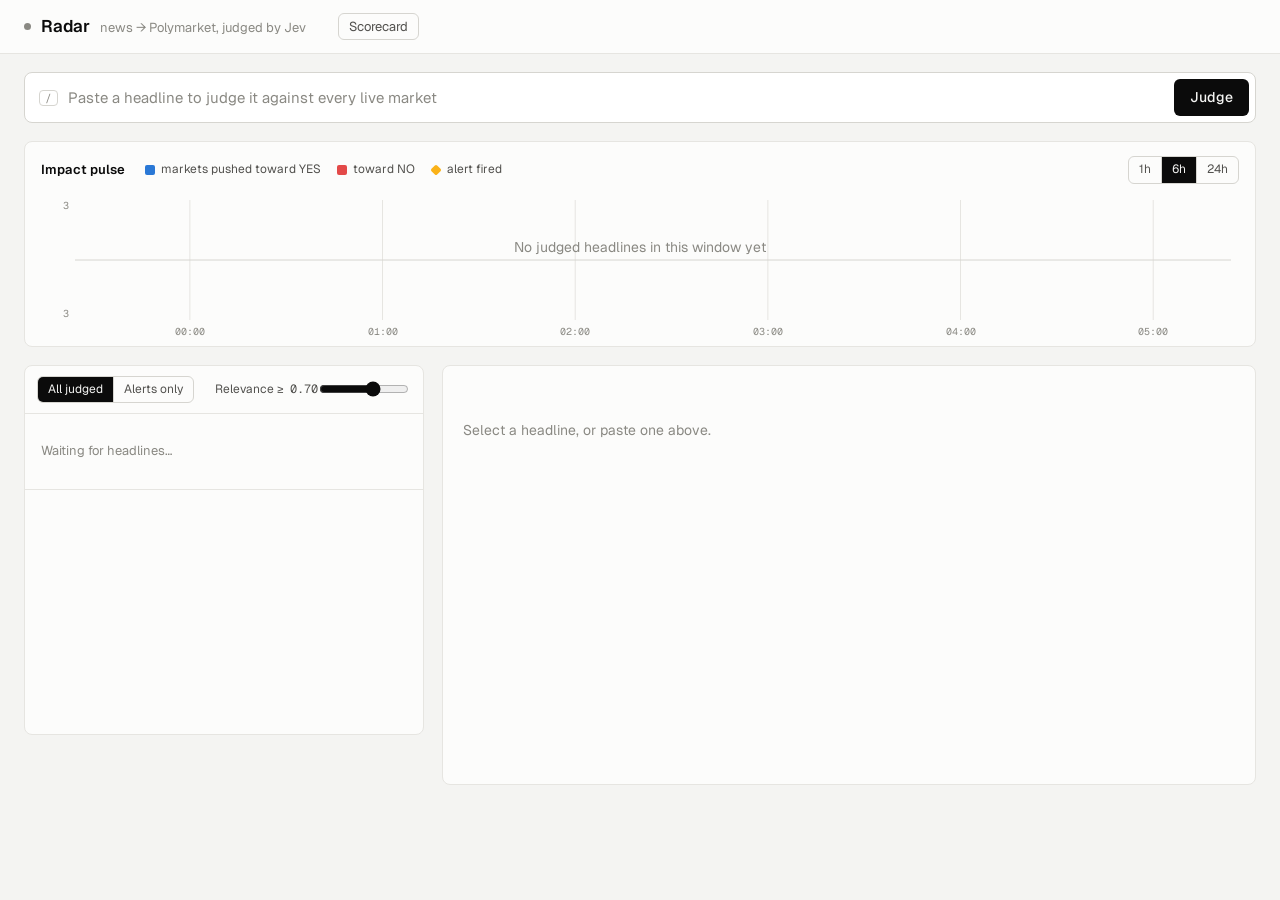
==== web/board.html @ c6079b0a "Deploy prep: public-mode paste rate limit, HOST/PORT, optional notify, backfill on first start, rail" ====
<!doctype html>
<html lang="en">
<head>
<meta charset="utf-8">
<meta name="viewport" content="width=device-width, initial-scale=1">
<title>Radar</title>
<link rel="preconnect" href="https://fonts.googleapis.com">
<link rel="preconnect" href="https://fonts.gstatic.com" crossorigin>
<link href="https://fonts.googleapis.com/css2?family=Geist:wght@400;500;600&family=Geist+Mono:wght@400;500&display=swap" rel="stylesheet">
<link rel="stylesheet" href="style.css">
</head>
<body>
<header class="top">
  <div class="brand">
    <span class="live" id="live" title="Live stream"></span>
    <strong>Radar</strong><span class="sub">news → Polymarket, judged by Jev</span>
  </div>
  <nav class="nav"><a href="/scorecard.html">Scorecard</a></nav>
  <dl class="kpis" id="kpis"></dl>
</header>

<form class="cmd" id="cmd" autocomplete="off">
  <span class="kbd">/</span>
  <input id="cmdInput" placeholder="Paste a headline to judge it against every live market">
  <button type="submit" id="cmdBtn">Judge</button>
</form>

<section class="pulse" aria-label="Headline impact over time">
  <div class="pulse-head">
    <h2>Impact pulse</h2>
    <p class="legend">
      <span><i class="sw yes"></i>markets pushed toward YES</span>
      <span><i class="sw no"></i>toward NO</span>
      <span><i class="sw alert"></i>alert fired</span>
    </p>
    <div class="seg" id="range" role="group" aria-label="Time range">
      <button data-h="1">1h</button><button data-h="6" class="on">6h</button><button data-h="24">24h</button>
    </div>
  </div>
  <div class="pulse-plot" id="pulse"><div class="tip" id="tip" hidden></div></div>
</section>

<main class="grid">
  <section class="feed-col">
    <div class="feed-head">
      <div class="seg" id="filter" role="group" aria-label="Filter">
        <button data-f="all" class="on">All judged</button><button data-f="alerts">Alerts only</button>
      </div>
      <label class="rel">Relevance ≥ <output id="minRelV">0.70</output>
        <input type="range" id="minRel" min="0.3" max="0.95" step="0.05" value="0.7"></label>
    </div>
    <ol class="feed" id="feed"></ol>
  </section>
  <section class="detail" id="detail" aria-live="polite"></section>
</main>

<script src="app.js"></script>
</body>
</html>
---- web/style.css ----
:root {
  color-scheme: light;
  --bg: #f4f4f2; --surface: #fcfcfb; --raise: #ffffff; --line: #e6e5e1; --line-2: #d6d5d0;
  --ink: #0b0b0b; --ink-2: #52514e; --ink-3: #8a8983;
  --yes: #2a78d6; --yes-soft: #9ec5f4; --no: #e34948; --no-soft: #f3a7a6; --mid: #d9d8d3;
  --warn: #fab219; --good: #0ca30c; --bad: #d03b3b; --focus: #2a78d6;
  --sans: "Geist", ui-sans-serif, system-ui, -apple-system, sans-serif;
  --mono: "Geist Mono", ui-monospace, SFMono-Regular, Menlo, monospace;
}
@media (prefers-color-scheme: dark) {
  :root:where(:not([data-theme="light"])) {
    color-scheme: dark;
    --bg: #111110; --surface: #1a1a19; --raise: #21211f; --line: #2c2c2a; --line-2: #3a3a37;
    --ink: #f5f5f3; --ink-2: #c3c2b7; --ink-3: #87867f;
    --yes: #3987e5; --yes-soft: #1c5cab; --no: #e66767; --no-soft: #8f3434; --mid: #383835;
  }
}
:root[data-theme="dark"] {
  color-scheme: dark;
  --bg: #111110; --surface: #1a1a19; --raise: #21211f; --line: #2c2c2a; --line-2: #3a3a37;
  --ink: #f5f5f3; --ink-2: #c3c2b7; --ink-3: #87867f;
  --yes: #3987e5; --yes-soft: #1c5cab; --no: #e66767; --no-soft: #8f3434; --mid: #383835;
}
* { box-sizing: border-box; }
html, body { margin: 0; background: var(--bg); color: var(--ink); }
body { font: 14px/1.45 var(--sans); -webkit-font-smoothing: antialiased; font-feature-settings: "ss01"; }
button, input { font: inherit; color: inherit; }
.num, .kpis dd, .mono { font-family: var(--mono); font-variant-numeric: tabular-nums; }
:focus-visible { outline: 2px solid var(--focus); outline-offset: 2px; }

/* top bar */
.top { display: flex; flex-wrap: wrap; align-items: center; justify-content: space-between; gap: 10px 32px;
  padding: 14px 24px; border-bottom: 1px solid var(--line); background: var(--surface); }
.brand { display: flex; align-items: baseline; gap: 10px; }
.brand strong { font-weight: 600; font-size: 17px; letter-spacing: -0.01em; }
.brand .sub { color: var(--ink-3); font-size: 13px; }
.live { width: 7px; height: 7px; border-radius: 50%; background: var(--ink-3); align-self: center; }
.live.on { background: var(--good); animation: breathe 2.4s ease-in-out infinite; }
@keyframes breathe { 50% { opacity: .35; } }
.nav a { font-size: 13px; color: var(--ink-2); text-decoration: none; border: 1px solid var(--line-2); border-radius: 6px; padding: 4px 10px; }
.nav a:hover { color: var(--ink); border-color: var(--ink-3); }
.kpis { display: flex; margin-left: auto !important; flex-wrap: wrap; gap: 4px 28px; margin: 0; }
.kpis div { display: grid; }
.kpis dt { font-size: 11px; color: var(--ink-3); letter-spacing: .02em; }
.kpis dd { margin: 0; font-size: 15px; font-weight: 500; }

/* command bar */
.cmd { display: flex; align-items: center; gap: 10px; margin: 18px 24px 0; padding: 6px 6px 6px 14px;
  background: var(--raise); border: 1px solid var(--line-2); border-radius: 8px; }
.cmd:focus-within { border-color: var(--focus); }
.cmd input { flex: 1; min-width: 0; border: 0; background: transparent; padding: 8px 0; font-size: 15px; outline: none; }
.cmd input::placeholder { color: var(--ink-3); }
.kbd { font: 11px var(--mono); color: var(--ink-3); border: 1px solid var(--line-2); border-radius: 4px; padding: 0 5px; }
.cmd button { border: 0; border-radius: 6px; background: var(--ink); color: var(--bg); padding: 8px 16px; font-weight: 500; cursor: pointer; }
.cmd button:disabled { opacity: .55; cursor: progress; }

/* pulse */
.pulse { margin: 18px 24px 0; background: var(--surface); border: 1px solid var(--line); border-radius: 8px; padding: 14px 16px 6px; }
.pulse-head { display: flex; flex-wrap: wrap; align-items: center; gap: 8px 20px; }
.pulse-head h2 { font-size: 13px; font-weight: 600; margin: 0; }
.legend { display: flex; flex-wrap: wrap; gap: 4px 16px; margin: 0; font-size: 12px; color: var(--ink-2); flex: 1; }
.legend span { display: inline-flex; align-items: center; gap: 6px; }
.sw { width: 10px; height: 10px; border-radius: 2px; display: inline-block; }
.sw.yes { background: var(--yes); } .sw.no { background: var(--no); }
.sw.alert { background: var(--warn); transform: rotate(45deg) scale(.8); }
.seg { display: inline-flex; border: 1px solid var(--line-2); border-radius: 6px; overflow: hidden; }
.seg button { border: 0; background: transparent; padding: 4px 10px; font-size: 12px; color: var(--ink-2); cursor: pointer; }
.seg button + button { border-left: 1px solid var(--line-2); }
.seg button.on { background: var(--ink); color: var(--bg); }
.pulse-plot { position: relative; height: 150px; margin-top: 6px; }
.pulse-plot svg { display: block; width: 100%; height: 100%; }
.pulse-plot .axis text { fill: var(--ink-3); font: 10px var(--mono); }
.pulse-plot .grid line { stroke: var(--line); }
.pulse-plot .mid { stroke: var(--line-2); }
.pulse-plot .hit { fill: transparent; cursor: pointer; }
.pulse-plot .bar.sel { outline: none; }
.pulse-plot .cross { stroke: var(--ink-3); stroke-dasharray: 2 3; }
.tip { position: absolute; z-index: 3; pointer-events: none; max-width: 320px; background: var(--raise); border: 1px solid var(--line-2);
  border-radius: 6px; padding: 8px 10px; font-size: 12px; box-shadow: 0 6px 20px rgb(0 0 0 / .12); }
.tip b { display: block; font-weight: 500; margin-bottom: 4px; }
.tip .row { display: flex; gap: 12px; color: var(--ink-2); font-family: var(--mono); }

/* layout */
.grid { display: grid; grid-template-columns: minmax(300px, 400px) 1fr; gap: 18px; margin: 18px 24px 40px; align-items: start; }
.feed-col { background: var(--surface); border: 1px solid var(--line); border-radius: 8px; overflow: hidden; position: sticky; top: 12px; }
.feed-head { display: flex; flex-wrap: wrap; align-items: center; justify-content: space-between; gap: 8px; padding: 10px 12px; border-bottom: 1px solid var(--line); }
.rel { display: flex; align-items: center; gap: 6px; font-size: 12px; color: var(--ink-2); }
.rel output { font-family: var(--mono); width: 3ch; }
.rel input { width: 90px; accent-color: var(--ink); }
.feed { list-style: none; margin: 0; padding: 0; max-height: calc(100vh - 420px); min-height: 320px; overflow: auto; }
.feed li { border-bottom: 1px solid var(--line); }
.feed button { all: unset; box-sizing: border-box; display: grid; grid-template-columns: 40px 1fr auto; gap: 2px 10px; width: 100%; padding: 10px 12px; cursor: pointer; }
.feed button:hover { background: var(--raise); }
.feed li.sel button { background: var(--raise); box-shadow: inset 2px 0 0 var(--ink); }
.feed li.fresh button { animation: fresh 1.6s ease-out; }
@keyframes fresh { from { background: color-mix(in srgb, var(--focus) 14%, transparent); } }
.t { font: 11px var(--mono); color: var(--ink-3); padding-top: 2px; }
.h { font-size: 13px; line-height: 1.35; display: -webkit-box; -webkit-line-clamp: 2; -webkit-box-orient: vertical; overflow: hidden; }
.s { grid-column: 2; font-size: 11px; color: var(--ink-3); }
.mini { grid-row: 1 / span 2; grid-column: 3; display: flex; flex-direction: column; align-items: flex-end; gap: 4px; }
.mini svg { display: block; }
.badge { font: 500 10px var(--mono); letter-spacing: .03em; padding: 1px 5px; border-radius: 3px; background: var(--warn); color: #1a1400; }
.empty { padding: 28px 16px; color: var(--ink-3); font-size: 13px; }

/* detail */
.detail { background: var(--surface); border: 1px solid var(--line); border-radius: 8px; min-height: 420px; }
.d-head { padding: 18px 20px 14px; border-bottom: 1px solid var(--line); }
.d-head .meta { font-size: 12px; color: var(--ink-3); display: flex; flex-wrap: wrap; gap: 4px 14px; }
.d-head .meta a { color: inherit; }
.d-head h1 { font-size: 20px; line-height: 1.3; font-weight: 600; letter-spacing: -0.015em; margin: 6px 0 12px; text-wrap: balance; }
.d-kpis { display: flex; flex-wrap: wrap; gap: 4px 24px; font-size: 12px; color: var(--ink-2); }
.d-kpis b { font: 500 13px var(--mono); color: var(--ink); margin-right: 4px; }
.mk { list-style: none; margin: 0; padding: 0; }
.mk > li { border-bottom: 1px solid var(--line); }
.mk-row { all: unset; box-sizing: border-box; display: grid; grid-template-columns: 22px 1fr 128px 64px; gap: 6px 14px; align-items: center; width: 100%; padding: 12px 20px; cursor: pointer; }
.mk-row:hover { background: var(--raise); }
.dir { font: 600 13px var(--mono); text-align: center; }
.dir.up { color: var(--yes); } .dir.down { color: var(--no); } .dir.flat { color: var(--ink-3); }
.q { font-size: 14px; line-height: 1.35; }
.q .fx { display: flex; flex-wrap: wrap; gap: 2px 12px; margin-top: 4px; font-size: 12px; color: var(--ink-2); }
.q .fx .al { color: var(--ink); font-weight: 500; display: inline-flex; gap: 5px; align-items: center; }
.q .fx .al::before { content: ""; width: 7px; height: 7px; background: var(--warn); transform: rotate(45deg); }
.q .fx .warn { color: var(--ink-3); text-decoration: underline dotted; }
.meter { display: grid; gap: 5px; font: 11px var(--mono); color: var(--ink-3); }
.meter .bar { height: 4px; background: var(--mid); border-radius: 2px; overflow: hidden; }
.meter .bar i { display: block; height: 100%; background: var(--ink-2); border-radius: 2px; }
.dots { display: flex; gap: 3px; } .dots i { width: 14px; height: 4px; border-radius: 2px; background: var(--mid); } .dots i.on { background: var(--ink-2); }
.px { text-align: right; } .px b { font: 500 16px var(--mono); display: block; }
.px small { font: 11px var(--mono); color: var(--ink-3); }
.mk-more { display: none; grid-template-columns: 1fr 260px; gap: 18px; padding: 0 20px 16px 56px; }
.mk > li.open .mk-more { display: grid; }
.rules { font-size: 12px; color: var(--ink-2); white-space: pre-line; max-height: 150px; overflow: auto; border-left: 2px solid var(--line-2); padding-left: 10px; }
.side h3 { font-size: 11px; font-weight: 500; color: var(--ink-3); margin: 0 0 6px; letter-spacing: .02em; }
.dist { display: flex; height: 10px; gap: 2px; margin-bottom: 4px; }
.dist i { display: block; height: 100%; border-radius: 2px; min-width: 2px; }
.dist-l { display: flex; justify-content: space-between; font: 10px var(--mono); color: var(--ink-3); margin-bottom: 14px; }
.react { display: block; }
.react .base { stroke: var(--ink-3); stroke-dasharray: 3 3; }
.react text { fill: var(--ink-3); font: 10px var(--mono); }
.verdict { font: 11px var(--mono); margin-top: 4px; }
.verdict.hit { color: var(--good); } .verdict.miss { color: var(--bad); }
.vote { display: flex; gap: 6px; margin-top: 12px; }
.vote button { border: 1px solid var(--line-2); background: transparent; border-radius: 5px; padding: 3px 10px; font-size: 12px; cursor: pointer; color: var(--ink-2); }
.vote button.on { background: var(--ink); color: var(--bg); border-color: var(--ink); }
.none { padding: 40px 20px; color: var(--ink-3); }

@media (max-width: 900px) {
  .top, .cmd, .pulse, .grid { margin-left: 16px; margin-right: 16px; }
  .top { margin: 0; padding: 12px 16px; }
  .grid { grid-template-columns: 1fr; }
  .feed-col { position: static; }
  .feed { max-height: 360px; }
  .mk-row { grid-template-columns: 22px 1fr 64px; padding: 12px 14px; }
  .mk-row .meter { grid-column: 2; grid-row: 2; }
  .mk-more { grid-template-columns: 1fr; padding: 0 14px 14px 50px; }
}
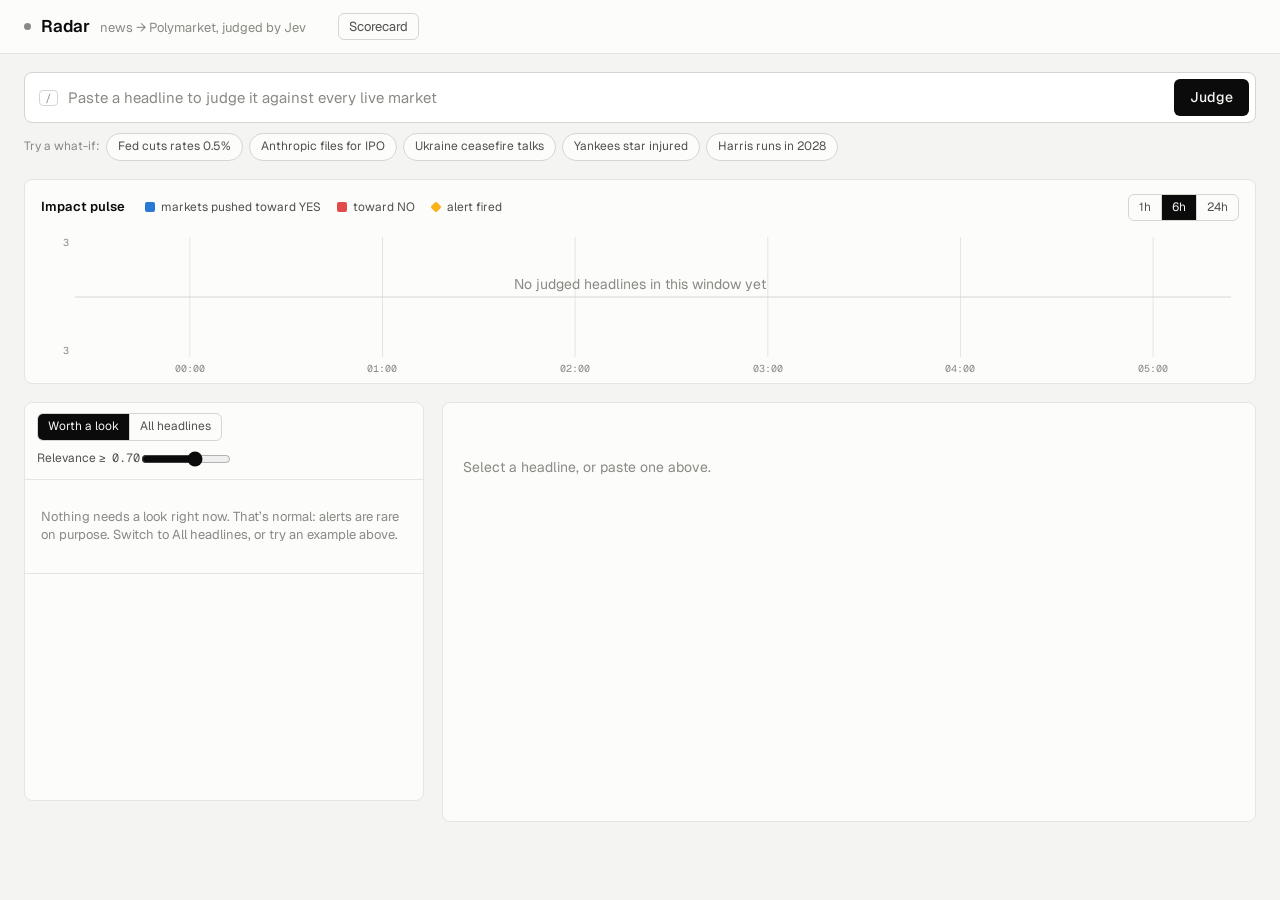
==== commit 26b3fd42: "Plain-language alert cards, what-if examples, shareable alert pages, pitch kit Co-Authored-By: WOZCO" ====
--- a/web/board.html
+++ b/web/board.html
@@ -24,6 +24,14 @@
   <input id="cmdInput" placeholder="Paste a headline to judge it against every live market">
   <button type="submit" id="cmdBtn">Judge</button>
 </form>
+<div class="examples" aria-label="Try an example">
+  <span>Try a what-if:</span>
+  <button type="button" data-example="Federal Reserve cuts interest rates by 50 basis points at its October meeting">Fed cuts rates 0.5%</button>
+  <button type="button" data-example="Anthropic confidentially files for an IPO with the SEC">Anthropic files for IPO</button>
+  <button type="button" data-example="Zelensky and Putin agree to meet for ceasefire talks next month">Ukraine ceasefire talks</button>
+  <button type="button" data-example="Aaron Judge placed on injured list, out for the playoffs">Yankees star injured</button>
+  <button type="button" data-example="Kamala Harris announces 2028 presidential run">Harris runs in 2028</button>
+</div>
 
 <section class="pulse" aria-label="Headline impact over time">
   <div class="pulse-head">
@@ -44,7 +52,7 @@
   <section class="feed-col">
     <div class="feed-head">
       <div class="seg" id="filter" role="group" aria-label="Filter">
-        <button data-f="all" class="on">All judged</button><button data-f="alerts">Alerts only</button>
+        <button data-f="alerts" class="on">Worth a look</button><button data-f="all">All headlines</button>
       </div>
       <label class="rel">Relevance ≥ <output id="minRelV">0.70</output>
         <input type="range" id="minRel" min="0.3" max="0.95" step="0.05" value="0.7"></label>
--- a/web/style.css
+++ b/web/style.css
@@ -154,3 +154,43 @@
   .mk-row .meter { grid-column: 2; grid-row: 2; }
   .mk-more { grid-template-columns: 1fr; padding: 0 14px 14px 50px; }
 }
+.q .fx .why { flex-basis: 100%; order: -1; color: var(--ink); font-size: 13px; margin: 2px 0 2px; }
+
+/* ---- plain-language alert cards ---- */
+.examples { display: flex; flex-wrap: wrap; align-items: center; gap: 6px; margin: 10px 24px 0; font-size: 12px; color: var(--ink-3); }
+.examples button { border: 1px solid var(--line-2); background: var(--surface); color: var(--ink-2); border-radius: 999px; padding: 4px 11px; font-size: 12px; cursor: pointer; }
+.examples button:hover { color: var(--ink); border-color: var(--ink-3); }
+.summary { margin: -4px 0 10px; font-size: 15px; color: var(--ink-2); }
+.summary b { color: var(--ink); font-weight: 600; }
+.sub-h { font-size: 12px; font-weight: 500; color: var(--ink-3); margin: 0; padding: 14px 20px 6px; border-top: 1px solid var(--line); }
+.mk.cards { padding: 12px 16px 4px; display: grid; gap: 12px; }
+.mk.cards > li { border: 0; }
+.acard { border: 1px solid var(--line-2); border-radius: 8px; padding: 14px 16px; background: var(--raise); }
+.acard.v-settled, .acard.v-early { border-left: 3px solid var(--warn); }
+.acard.v-priced { opacity: .8; }
+.acard header { display: flex; flex-wrap: wrap; align-items: baseline; gap: 4px 10px; }
+.vlabel { font: 600 11px var(--mono); letter-spacing: .04em; text-transform: uppercase; padding: 2px 7px; border-radius: 4px; white-space: nowrap; }
+.vlabel.v-settled { background: var(--bad); color: #fff; }
+.vlabel.v-early { background: var(--warn); color: #1a1400; }
+.vlabel.v-whatif { background: var(--yes); color: #fff; }
+.acard.v-whatif { border-left: 3px solid var(--yes); }
+.vlabel.v-priced, .vlabel.v-quiet { background: var(--mid); color: var(--ink-2); }
+.acard.v-quiet { opacity: .8; }
+.vlabel.v-fyi { border: 1px solid var(--line-2); color: var(--ink-3); }
+.vdesc { font-size: 12px; color: var(--ink-3); }
+.acard h3 { font-size: 16px; font-weight: 600; line-height: 1.35; margin: 8px 0 10px; letter-spacing: -0.01em; }
+.acard h3 a { color: inherit; text-decoration: none; } .acard h3 a:hover { text-decoration: underline; }
+.facts { display: grid; grid-template-columns: repeat(3, minmax(0, auto)); justify-content: start; gap: 6px 28px; margin: 0; }
+.facts dt { font-size: 11px; color: var(--ink-3); }
+.facts dd { margin: 2px 0 0; font-size: 14px; font-weight: 500; }
+.facts dd.up { color: var(--yes); } .facts dd.down { color: var(--no); }
+.whyline { margin: 12px 0 0; font-size: 14px; line-height: 1.45; }
+.track { margin: 6px 0 0; font-size: 12px; color: var(--ink-3); }
+.acts { display: flex; flex-wrap: wrap; align-items: center; gap: 8px; margin-top: 12px; }
+.btn { font-size: 12px; border-radius: 6px; padding: 5px 11px; cursor: pointer; text-decoration: none; border: 1px solid var(--line-2); background: transparent; color: var(--ink-2); }
+.btn.primary { background: var(--ink); color: var(--bg); border-color: var(--ink); }
+.btn.ghost { margin-left: auto; border-color: transparent; }
+.acts .vote { margin: 0; }
+.mk.cards .mk-more { padding: 12px 4px 4px; }
+.mini .vlabel { font-size: 9px; padding: 1px 5px; }
+@media (max-width: 700px) { .facts { grid-template-columns: 1fr; } .examples { margin: 10px 16px 0; } .btn.ghost { margin-left: 0; } }
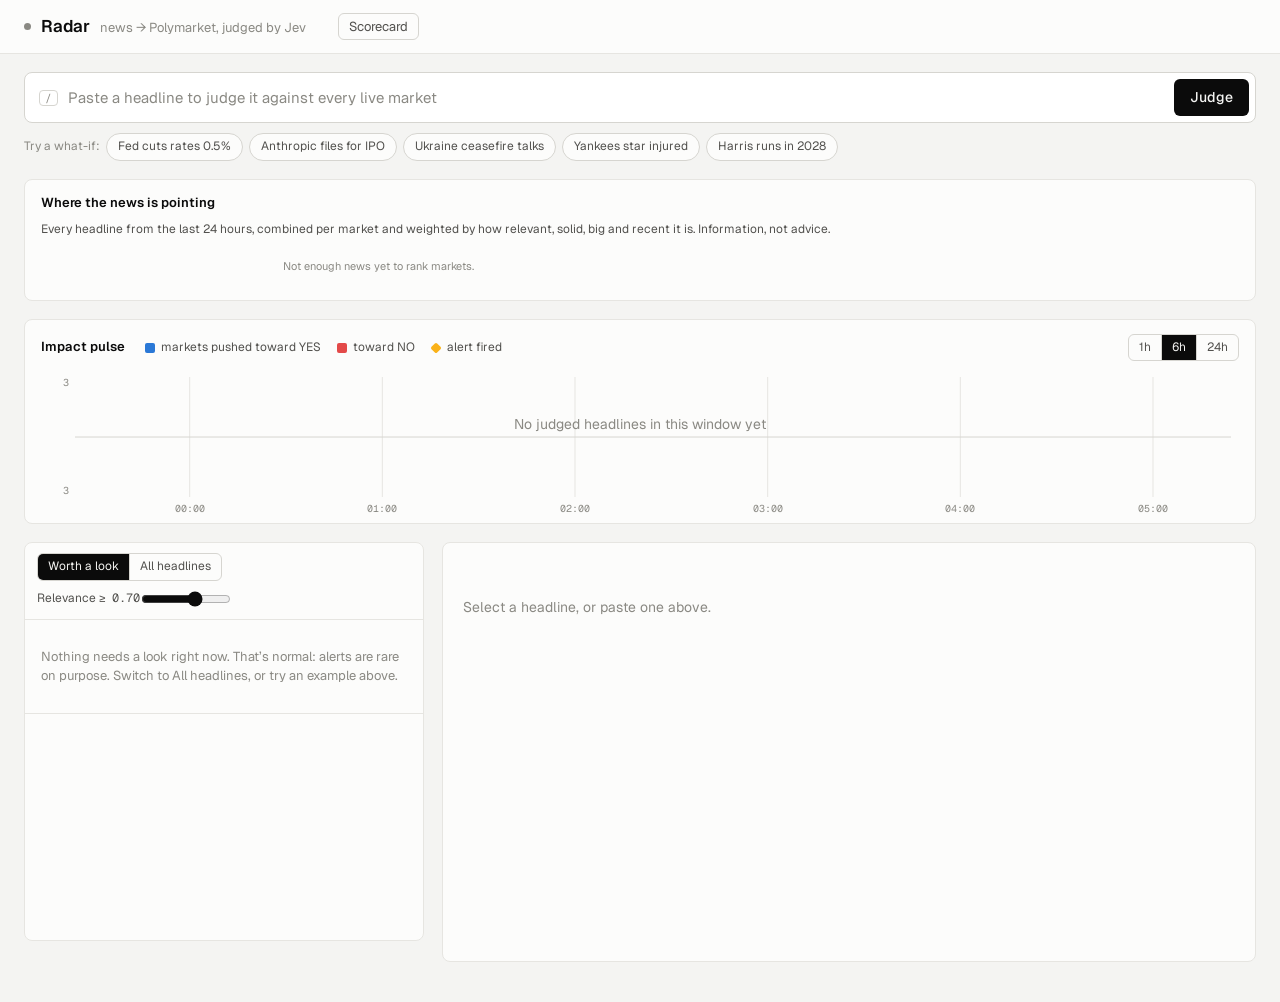
==== commit 2ded29dd: "Opportunity ranking, top-3 markets per headline, weighted per-market news lean, Jev magnitude questi" ====
--- a/web/board.html
+++ b/web/board.html
@@ -33,6 +33,12 @@
   <button type="button" data-example="Kamala Harris announces 2028 presidential run">Harris runs in 2028</button>
 </div>
 
+<section class="topbox" aria-label="Where the news is pointing">
+  <div class="pulse-head"><h2>Where the news is pointing</h2>
+    <p class="legend">Every headline from the last 24 hours, combined per market and weighted by how relevant, solid, big and recent it is. Information, not advice.</p></div>
+  <div class="topgrid" id="topStrip"><p class="s">Loading…</p></div>
+</section>
+
 <section class="pulse" aria-label="Headline impact over time">
   <div class="pulse-head">
     <h2>Impact pulse</h2>
--- a/web/style.css
+++ b/web/style.css
@@ -194,3 +194,24 @@
 .mk.cards .mk-more { padding: 12px 4px 4px; }
 .mini .vlabel { font-size: 9px; padding: 1px 5px; }
 @media (max-width: 700px) { .facts { grid-template-columns: 1fr; } .examples { margin: 10px 16px 0; } .btn.ghost { margin-left: 0; } }
+
+/* ---- ranking ---- */
+.topbox { margin: 18px 24px 0; background: var(--surface); border: 1px solid var(--line); border-radius: 8px; padding: 14px 16px; }
+.topbox .legend { flex-basis: 100%; }
+.topgrid { display: grid; grid-template-columns: repeat(auto-fill, minmax(230px, 1fr)); gap: 10px; margin-top: 10px; }
+.topc { display: grid; grid-template-columns: 18px 1fr; gap: 3px 8px; padding: 10px 12px; border: 1px solid var(--line-2); border-radius: 6px; text-decoration: none; color: var(--ink); background: var(--raise); }
+.topc:hover { border-color: var(--ink-3); }
+.topn { font: 500 12px var(--mono); color: var(--ink-3); grid-row: span 3; }
+.topq { font-size: 13px; line-height: 1.35; font-weight: 500; }
+.topf { font-size: 12px; font-weight: 600; } .topf.up { color: var(--yes); } .topf.down { color: var(--no); }
+.topm { font: 11px var(--mono); color: var(--ink-3); }
+.sub-h.first { border-top: 0; padding-top: 14px; }
+.sub-h span { font-weight: 400; color: var(--ink-3); margin-left: 6px; }
+.acard .rank { font: 500 12px var(--mono); color: var(--ink-2); }
+.opp { font: 500 11px var(--mono); padding: 2px 7px; border-radius: 4px; border: 1px solid var(--line-2); color: var(--ink-2); }
+.opp.o-high { border-color: var(--ink); color: var(--ink); }
+.favours { margin: 0 0 10px; font-size: 15px; }
+.favours.up b, .favours.up > span:not(.fx-sub) { color: var(--yes); } .favours.down b, .favours.down > span:not(.fx-sub) { color: var(--no); }
+.fx-sub { display: block; font-size: 12px; color: var(--ink-2); margin-top: 2px; }
+.facts { grid-template-columns: repeat(4, minmax(0, auto)); }
+@media (max-width: 900px) { .topbox { margin: 18px 16px 0; } .facts { grid-template-columns: 1fr 1fr; } }
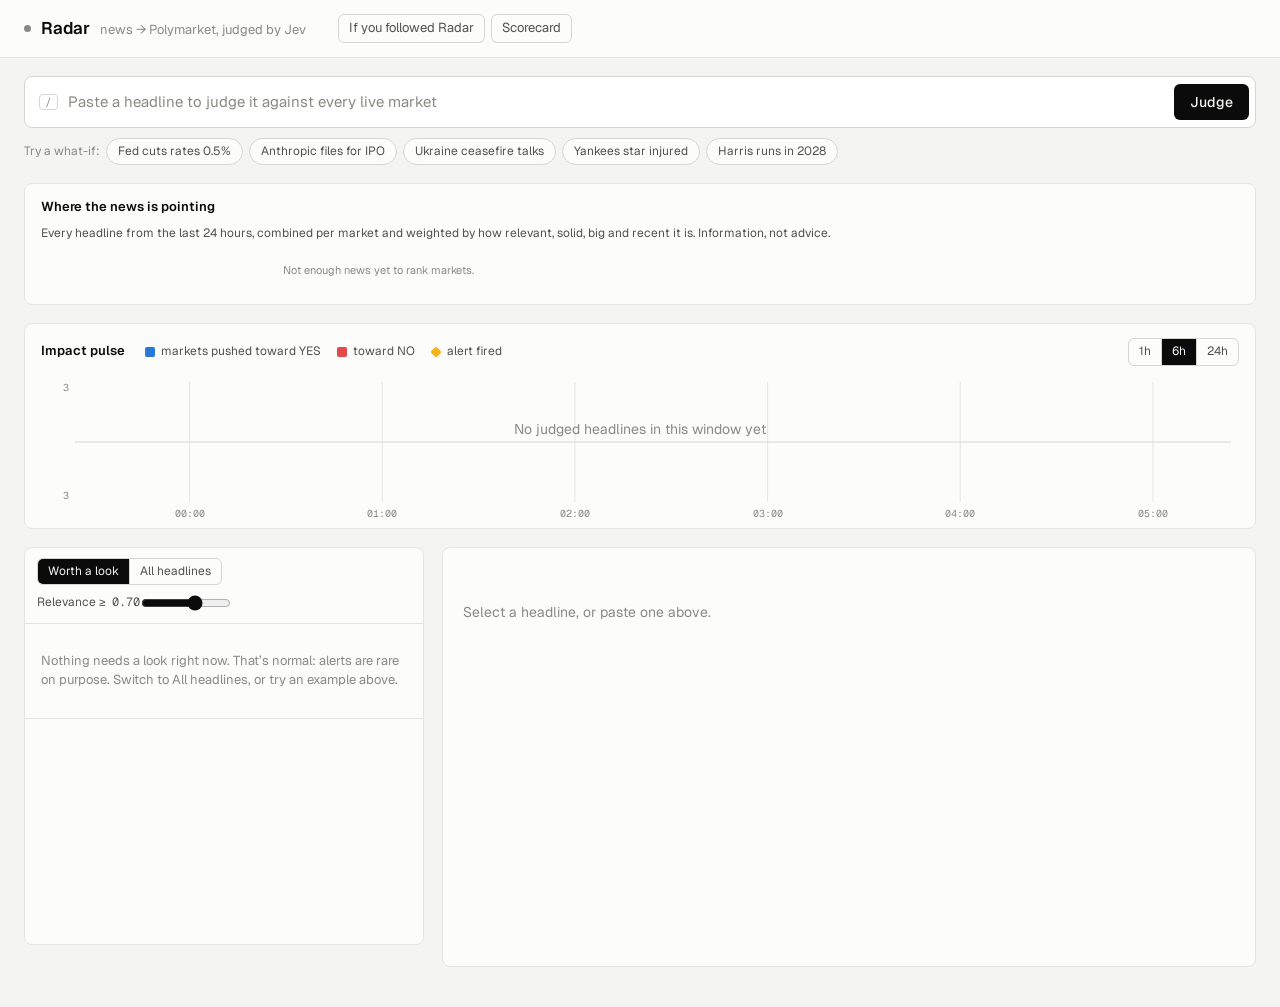
==== commit 3e1ab0ae: "Paper trading: fast backtest on real price history + live simulated account page; cost cuts (15 mark" ====
--- a/web/board.html
+++ b/web/board.html
@@ -15,7 +15,7 @@
     <span class="live" id="live" title="Live stream"></span>
     <strong>Radar</strong><span class="sub">news → Polymarket, judged by Jev</span>
   </div>
-  <nav class="nav"><a href="/scorecard.html">Scorecard</a></nav>
+  <nav class="nav"><a href="/paper.html">If you followed Radar</a> <a href="/scorecard.html">Scorecard</a></nav>
   <dl class="kpis" id="kpis"></dl>
 </header>
 
--- a/web/style.css
+++ b/web/style.css
@@ -37,6 +37,7 @@
 .live { width: 7px; height: 7px; border-radius: 50%; background: var(--ink-3); align-self: center; }
 .live.on { background: var(--good); animation: breathe 2.4s ease-in-out infinite; }
 @keyframes breathe { 50% { opacity: .35; } }
+.nav { display: flex; gap: 6px; }
 .nav a { font-size: 13px; color: var(--ink-2); text-decoration: none; border: 1px solid var(--line-2); border-radius: 6px; padding: 4px 10px; }
 .nav a:hover { color: var(--ink); border-color: var(--ink-3); }
 .kpis { display: flex; margin-left: auto !important; flex-wrap: wrap; gap: 4px 28px; margin: 0; }
